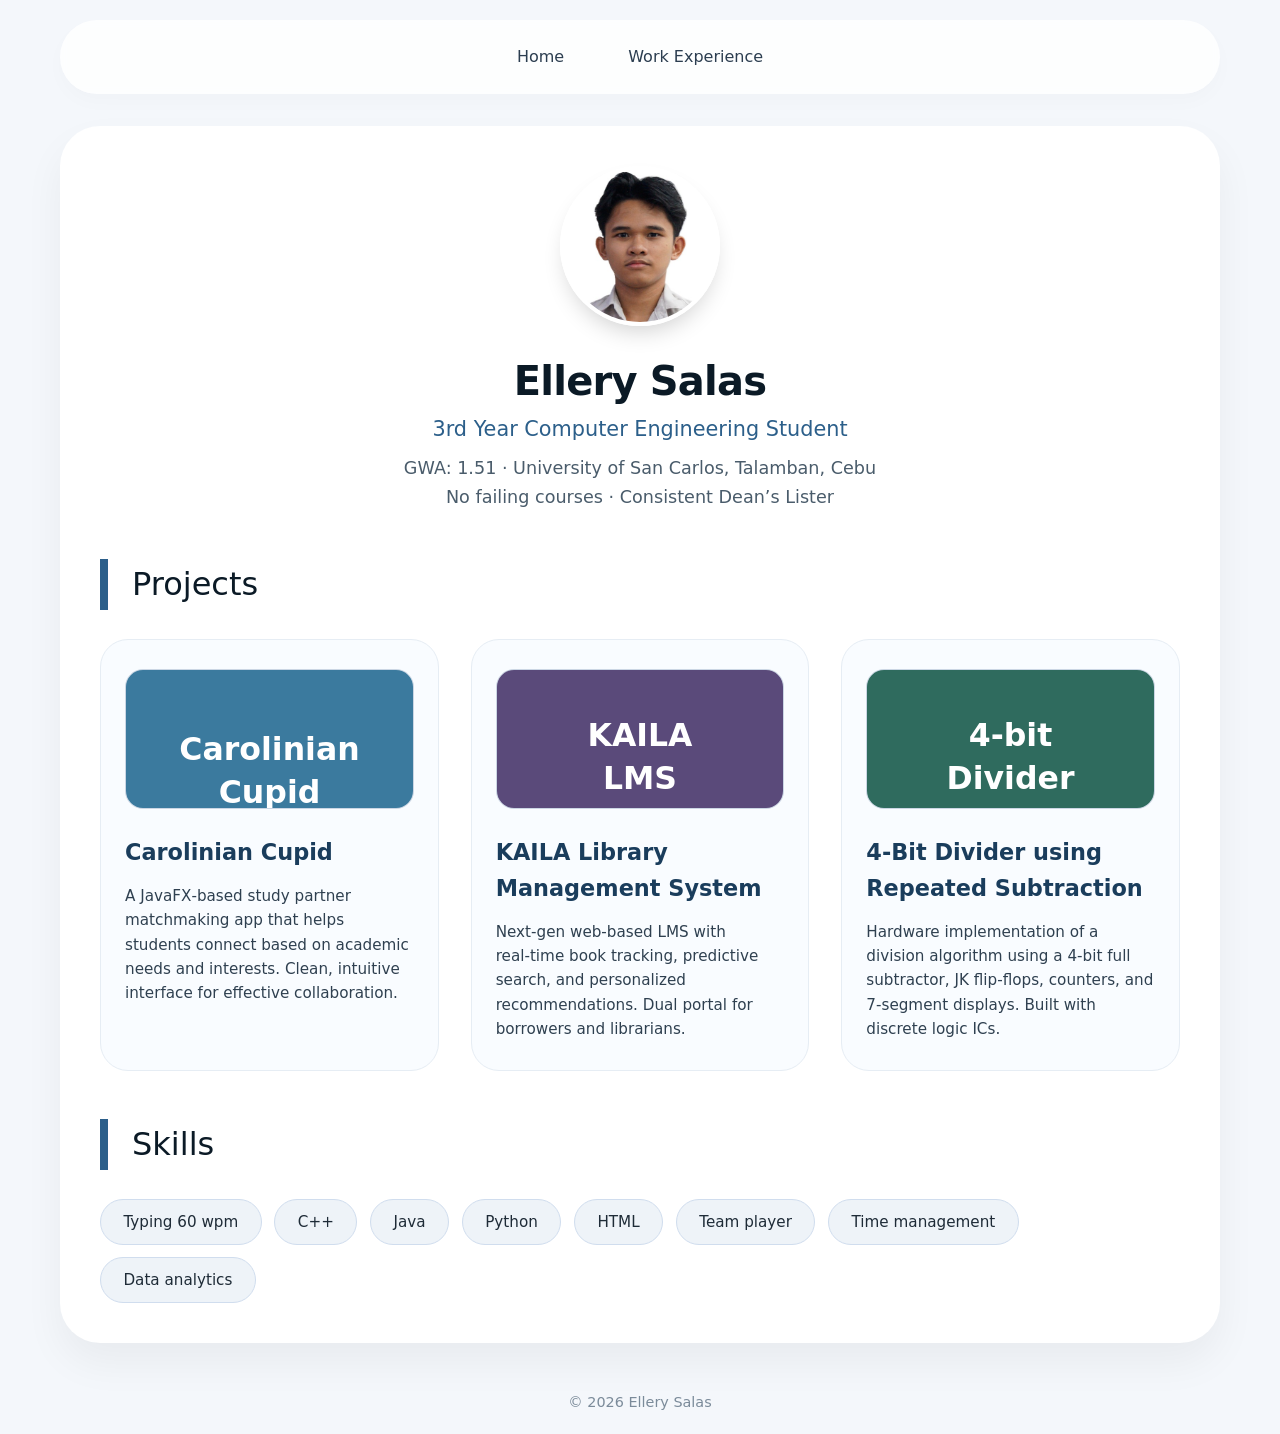
==== index.html @ 47f29de3 "Add files via upload" ====
<!DOCTYPE html>
<html lang="en">
<head>
    <meta charset="UTF-8">
    <meta name="viewport" content="width=device-width, initial-scale=1.0">
    <title>Ellery Salas - Resume</title>
    <link rel="stylesheet" href="style.css">
</head>
<body>
    <header>
        <nav>
            <a href="index.html">Home</a>
            <a href="experience.html">Work Experience</a>
        </nav>
    </header>

    <main>
        <div class="profile">
            <img src="profile.jpg" alt="Ellery Salas" class="profile-photo">
            <h1>Ellery Salas</h1>
            <p class="subtitle">3rd Year Computer Engineering Student</p>
            <p class="gwa">GWA: 1.51 · University of San Carlos, Talamban, Cebu</p>
            <p class="status">No failing courses · Consistent Dean’s Lister</p>
        </div>

        <section class="projects">
            <h2>Projects</h2>
            <div class="project-grid">
                <div class="project-card">
                    <img src="carolinian-cupid.svg" alt="Carolinian Cupid" class="project-img">
                    <h3>Carolinian Cupid</h3>
                    <p>A JavaFX‑based study partner matchmaking app that helps students connect based on academic needs and interests. Clean, intuitive interface for effective collaboration.</p>
                </div>
                <div class="project-card">
                    <img src="kaila-lms.svg" alt="KAILA Library Management System" class="project-img">
                    <h3>KAILA Library Management System</h3>
                    <p>Next‑gen web‑based LMS with real‑time book tracking, predictive search, and personalized recommendations. Dual portal for borrowers and librarians.</p>
                </div>
                <div class="project-card">
                    <img src="4bit-divider.svg" alt="4‑Bit Divider using Repeated Subtraction" class="project-img">
                    <h3>4‑Bit Divider using Repeated Subtraction</h3>
                    <p>Hardware implementation of a division algorithm using a 4‑bit full subtractor, JK flip‑flops, counters, and 7‑segment displays. Built with discrete logic ICs.</p>
                </div>
            </div>
        </section>

        <section class="skills">
            <h2>Skills</h2>
            <ul class="skills-list">
                <li>Typing 60 wpm</li>
                <li>C++</li>
                <li>Java</li>
                <li>Python</li>
                <li>HTML</li>
                <li>Team player</li>
                <li>Time management</li>
                <li>Data analytics</li>
            </ul>
        </section>
    </main>

    <footer>
        <p>&copy; 2026 Ellery Salas</p>
    </footer>
</body>
</html>
---- style.css ----
/* Global Styles */
* {
    margin: 0;
    padding: 0;
    box-sizing: border-box;
}

body {
    font-family: system-ui, -apple-system, 'Segoe UI', Roboto, 'Helvetica Neue', sans-serif;
    background: #f4f7fb;
    color: #1e2b37;
    line-height: 1.6;
    padding: 20px;
    max-width: 1200px;
    margin: 0 auto;
}

header {
    background: #ffffffcc;
    backdrop-filter: blur(5px);
    padding: 1rem 2rem;
    border-radius: 60px;
    margin-bottom: 2rem;
    box-shadow: 0 8px 20px rgba(0,0,0,0.02);
}

nav {
    display: flex;
    gap: 2rem;
    justify-content: center;
}

nav a {
    text-decoration: none;
    color: #2c3e50;
    font-weight: 500;
    padding: 0.5rem 1rem;
    border-radius: 30px;
    transition: background 0.2s, color 0.2s;
}

nav a:hover {
    background: #1e2b37;
    color: white;
}

main {
    background: white;
    border-radius: 40px;
    padding: 2.5rem;
    box-shadow: 0 20px 40px rgba(0,0,0,0.05);
}

/* Profile Section */
.profile {
    text-align: center;
    margin-bottom: 3rem;
}

.profile-photo {
    width: 160px;
    height: 160px;
    border-radius: 50%;
    object-fit: cover;
    border: 4px solid white;
    box-shadow: 0 12px 24px -8px rgba(0,0,0,0.2);
    margin-bottom: 1rem;
}

h1 {
    font-size: 2.5rem;
    font-weight: 600;
    letter-spacing: -0.02em;
    color: #0b1a26;
}

.subtitle {
    font-size: 1.3rem;
    color: #2c5f8a;
    font-weight: 400;
    margin-bottom: 0.5rem;
}

.gwa, .status {
    color: #4a5c6b;
    font-size: 1.1rem;
}

/* Projects Section */
.projects h2, .skills h2 {
    font-size: 2rem;
    font-weight: 500;
    margin-bottom: 1.8rem;
    border-left: 8px solid #2c5f8a;
    padding-left: 1.5rem;
    color: #0b1a26;
}

.project-grid {
    display: grid;
    grid-template-columns: repeat(auto-fit, minmax(280px, 1fr));
    gap: 2rem;
    margin-bottom: 3rem;
}

.project-card {
    background: #f9fcff;
    border-radius: 28px;
    padding: 1.8rem 1.5rem;
    transition: transform 0.2s, box-shadow 0.2s;
    border: 1px solid #e6edf4;
}

.project-card:hover {
    transform: translateY(-5px);
    box-shadow: 0 18px 30px -8px rgba(44,95,138,0.15);
}

.project-img {
    width: 100%;
    height: 140px;
    object-fit: cover;
    border-radius: 18px;
    background: #d9e2ec;
    margin-bottom: 1.2rem;
    border: 1px solid #cbd6e4;
}

.project-card h3 {
    font-size: 1.4rem;
    margin-bottom: 0.8rem;
    color: #1a3d5c;
}

.project-card p {
    color: #2f4050;
    font-size: 0.95rem;
}

/* Skills */
.skills-list {
    list-style: none;
    display: flex;
    flex-wrap: wrap;
    gap: 0.8rem;
    margin-top: 1.2rem;
}

.skills-list li {
    background: #eef3f8;
    padding: 0.6rem 1.4rem;
    border-radius: 40px;
    font-size: 0.95rem;
    font-weight: 500;
    color: #1e2b37;
    border: 1px solid #d0ddee;
}

/* Experience Page */
.experience-item {
    background: #f9fcff;
    border-radius: 28px;
    padding: 2rem;
    margin-bottom: 2rem;
    border: 1px solid #e6edf4;
}

.experience-item h3 {
    font-size: 1.6rem;
    color: #1a3d5c;
    margin-bottom: 0.25rem;
}

.company {
    font-weight: 600;
    color: #2c5f8a;
    font-size: 1.1rem;
}

.date {
    color: #5d707f;
    font-style: italic;
    margin-bottom: 1rem;
}

.experience-item ul {
    padding-left: 1.5rem;
    color: #2f4050;
}

.experience-item li {
    margin-bottom: 0.5rem;
}

/* Footer */
footer {
    text-align: center;
    margin-top: 3rem;
    color: #7b8b9a;
    font-size: 0.9rem;
}
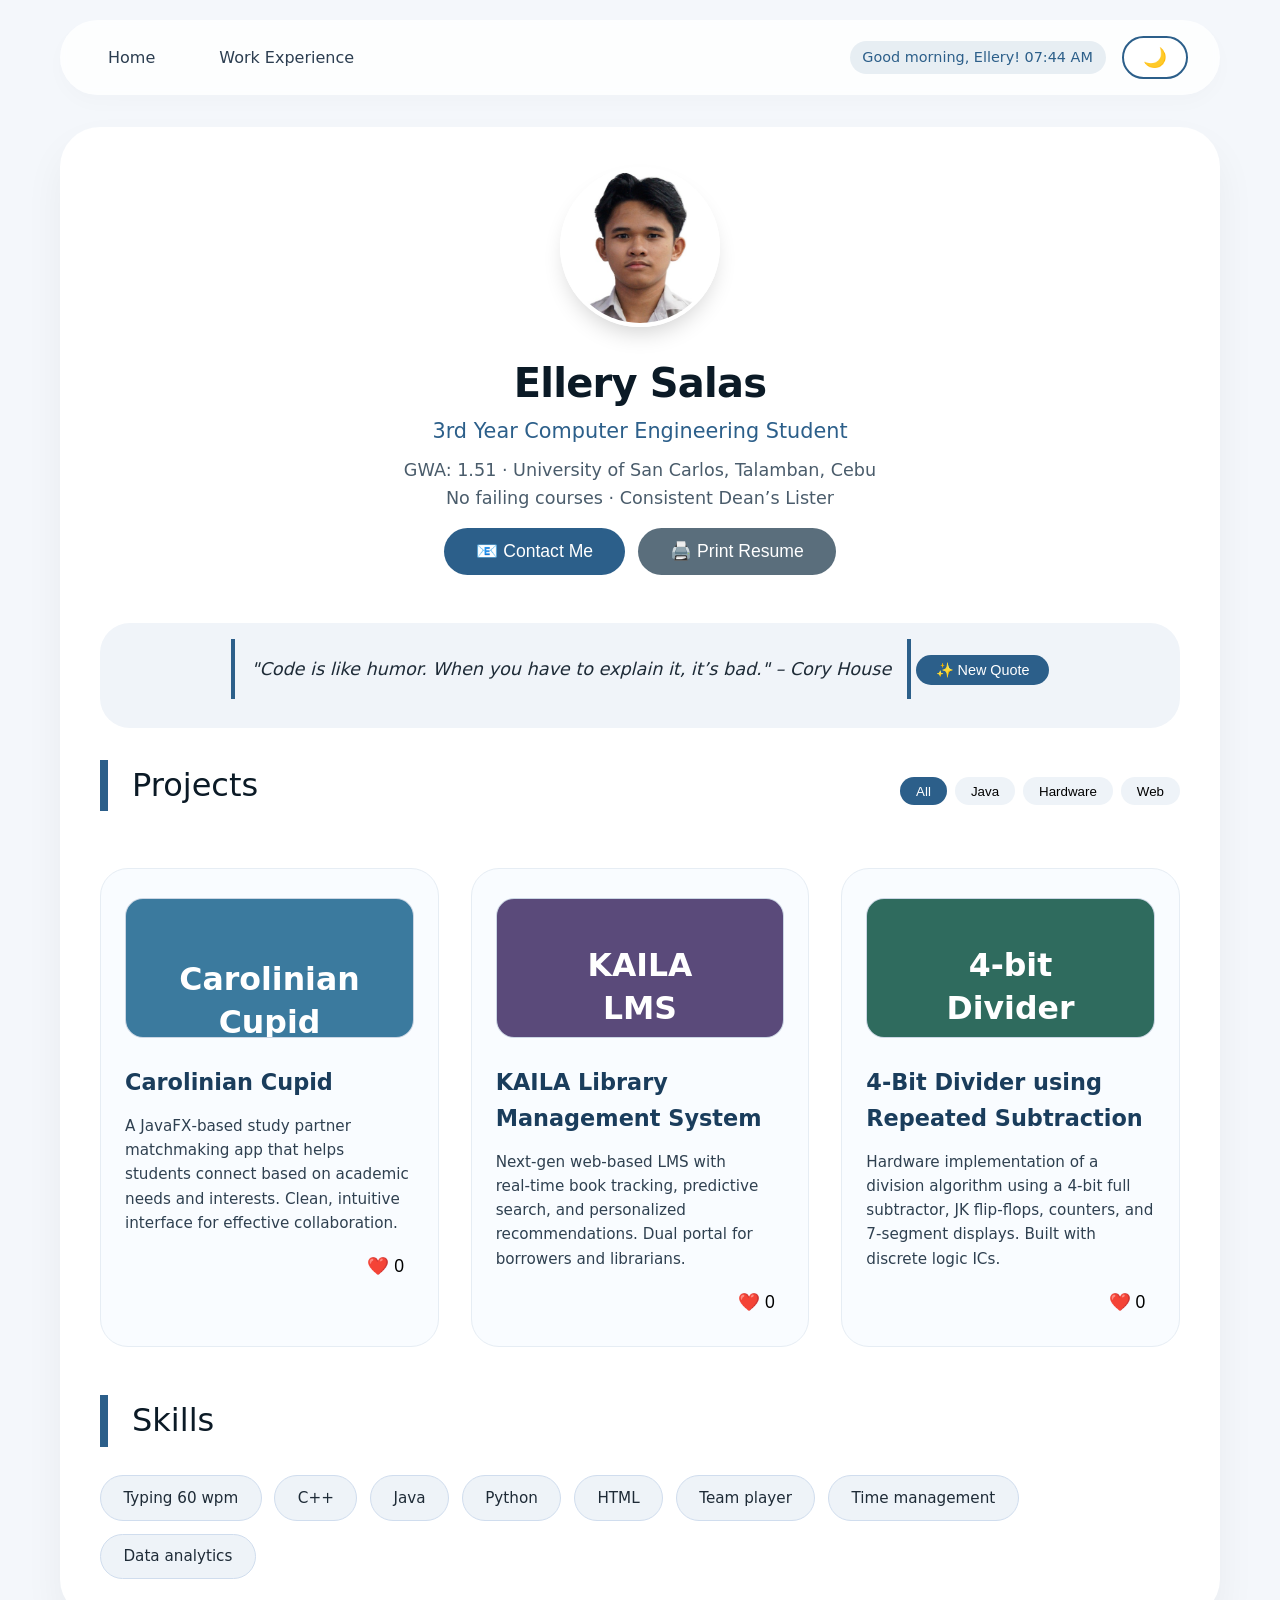
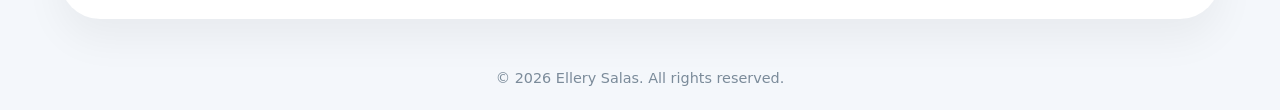
==== commit ba2bde5f: "Add files via upload" ====
--- a/index.html
+++ b/index.html
@@ -8,10 +8,16 @@
 </head>
 <body>
     <header>
-        <nav>
-            <a href="index.html">Home</a>
-            <a href="experience.html">Work Experience</a>
-        </nav>
+        <div class="header-controls">
+            <nav>
+                <a href="index.html">Home</a>
+                <a href="experience.html">Work Experience</a>
+            </nav>
+            <div class="header-right">
+                <div id="greeting" class="greeting"></div>
+                <button id="themeToggle" class="theme-btn" aria-label="Toggle dark mode">🌙</button>
+            </div>
+        </div>
     </header>
 
     <main>
@@ -21,46 +27,73 @@
             <p class="subtitle">3rd Year Computer Engineering Student</p>
             <p class="gwa">GWA: 1.51 · University of San Carlos, Talamban, Cebu</p>
             <p class="status">No failing courses · Consistent Dean’s Lister</p>
+            <button id="contactBtn" class="contact-btn">📧 Contact Me</button>
+            <button id="printResume" class="print-btn">🖨️ Print Resume</button>
+        </div>
+
+        <div class="quote-section">
+            <div id="quoteDisplay" class="quote-box">"Code is like humor. When you have to explain it, it’s bad." – Cory House</div>
+            <button id="newQuoteBtn" class="quote-btn">✨ New Quote</button>
         </div>
 
         <section class="projects">
-            <h2>Projects</h2>
-            <div class="project-grid">
-                <div class="project-card">
+            <div class="projects-header">
+                <h2>Projects</h2>
+                <div class="filter-buttons">
+                    <button class="filter-btn active" data-filter="all">All</button>
+                    <button class="filter-btn" data-filter="java">Java</button>
+                    <button class="filter-btn" data-filter="hardware">Hardware</button>
+                    <button class="filter-btn" data-filter="web">Web</button>
+                </div>
+            </div>
+            <div class="project-grid" id="projectGrid">
+                <div class="project-card" data-category="java">
                     <img src="carolinian-cupid.svg" alt="Carolinian Cupid" class="project-img">
                     <h3>Carolinian Cupid</h3>
                     <p>A JavaFX‑based study partner matchmaking app that helps students connect based on academic needs and interests. Clean, intuitive interface for effective collaboration.</p>
+                    <div class="project-actions">
+                        <button class="like-btn" data-project="carolinian">❤️ <span class="like-count">0</span></button>
+                    </div>
                 </div>
-                <div class="project-card">
+                <div class="project-card" data-category="web">
                     <img src="kaila-lms.svg" alt="KAILA Library Management System" class="project-img">
                     <h3>KAILA Library Management System</h3>
                     <p>Next‑gen web‑based LMS with real‑time book tracking, predictive search, and personalized recommendations. Dual portal for borrowers and librarians.</p>
+                    <div class="project-actions">
+                        <button class="like-btn" data-project="kaila">❤️ <span class="like-count">0</span></button>
+                    </div>
                 </div>
-                <div class="project-card">
+                <div class="project-card" data-category="hardware">
                     <img src="4bit-divider.svg" alt="4‑Bit Divider using Repeated Subtraction" class="project-img">
                     <h3>4‑Bit Divider using Repeated Subtraction</h3>
                     <p>Hardware implementation of a division algorithm using a 4‑bit full subtractor, JK flip‑flops, counters, and 7‑segment displays. Built with discrete logic ICs.</p>
+                    <div class="project-actions">
+                        <button class="like-btn" data-project="divider">❤️ <span class="like-count">0</span></button>
+                    </div>
                 </div>
             </div>
         </section>
 
         <section class="skills">
             <h2>Skills</h2>
-            <ul class="skills-list">
-                <li>Typing 60 wpm</li>
-                <li>C++</li>
-                <li>Java</li>
-                <li>Python</li>
-                <li>HTML</li>
-                <li>Team player</li>
-                <li>Time management</li>
-                <li>Data analytics</li>
+            <ul class="skills-list" id="skillsList">
+                <li data-proficiency="95%">Typing 60 wpm</li>
+                <li data-proficiency="90%">C++</li>
+                <li data-proficiency="85%">Java</li>
+                <li data-proficiency="80%">Python</li>
+                <li data-proficiency="75%">HTML</li>
+                <li data-proficiency="90%">Team player</li>
+                <li data-proficiency="88%">Time management</li>
+                <li data-proficiency="70%">Data analytics</li>
             </ul>
         </section>
     </main>
 
     <footer>
-        <p>&copy; 2026 Ellery Salas</p>
+        <p id="copyright"></p>
+        <button id="backToTop" class="back-to-top" title="Back to top">↑</button>
     </footer>
+
+    <script src="script.js"></script>
 </body>
 </html>
--- a/style.css
+++ b/style.css
@@ -13,8 +13,16 @@
     padding: 20px;
     max-width: 1200px;
     margin: 0 auto;
-}
-
+    transition: background-color 0.3s, color 0.3s;
+}
+
+/* Dark mode - applied to body */
+body.dark-mode {
+    background: #121212;
+    color: #e0e0e0;
+}
+
+/* Header */
 header {
     background: #ffffffcc;
     backdrop-filter: blur(5px);
@@ -22,12 +30,32 @@
     border-radius: 60px;
     margin-bottom: 2rem;
     box-shadow: 0 8px 20px rgba(0,0,0,0.02);
-}
-
+    transition: background 0.3s;
+}
+
+body.dark-mode header {
+    background: #2a2a2acc;
+}
+
+.header-controls {
+    display: flex;
+    align-items: center;
+    justify-content: space-between;
+    flex-wrap: wrap;
+    gap: 1rem;
+}
+
+.header-right {
+    display: flex;
+    align-items: center;
+    gap: 1rem;
+}
+
+/* Navigation */
 nav {
     display: flex;
     gap: 2rem;
-    justify-content: center;
+    flex-wrap: wrap;
 }
 
 nav a {
@@ -44,11 +72,63 @@
     color: white;
 }
 
+body.dark-mode nav a {
+    color: #ccc;
+}
+
+body.dark-mode nav a:hover {
+    background: #444;
+    color: white;
+}
+
+/* Theme Toggle Button */
+.theme-btn {
+    background: none;
+    border: 2px solid #2c5f8a;
+    border-radius: 40px;
+    padding: 0.5rem 1.2rem;
+    font-size: 1.2rem;
+    cursor: pointer;
+    transition: background 0.2s;
+    background: white;
+}
+
+.theme-btn:hover {
+    background: #e0e0e0;
+}
+
+body.dark-mode .theme-btn {
+    background: #333;
+    border-color: #777;
+    color: #ffd966;
+}
+
+/* Greeting */
+.greeting {
+    font-size: 0.9rem;
+    font-weight: 500;
+    background: rgba(44, 95, 138, 0.1);
+    padding: 0.3rem 0.8rem;
+    border-radius: 40px;
+    color: #2c5f8a;
+}
+
+body.dark-mode .greeting {
+    background: #2a2a2a;
+    color: #8ab3cf;
+}
+
+/* Main Content */
 main {
     background: white;
     border-radius: 40px;
     padding: 2.5rem;
     box-shadow: 0 20px 40px rgba(0,0,0,0.05);
+    transition: background 0.3s;
+}
+
+body.dark-mode main {
+    background: #1e1e1e;
 }
 
 /* Profile Section */
@@ -74,6 +154,10 @@
     color: #0b1a26;
 }
 
+body.dark-mode h1 {
+    color: #ffffff;
+}
+
 .subtitle {
     font-size: 1.3rem;
     color: #2c5f8a;
@@ -81,9 +165,99 @@
     margin-bottom: 0.5rem;
 }
 
+body.dark-mode .subtitle {
+    color: #8ab3cf;
+}
+
 .gwa, .status {
     color: #4a5c6b;
     font-size: 1.1rem;
+}
+
+body.dark-mode .gwa,
+body.dark-mode .status {
+    color: #aaa;
+}
+
+/* Contact and Print Buttons */
+.contact-btn, .print-btn {
+    margin-top: 1rem;
+    background: #2c5f8a;
+    color: white;
+    border: none;
+    padding: 0.8rem 2rem;
+    border-radius: 40px;
+    font-size: 1.1rem;
+    cursor: pointer;
+    transition: background 0.2s;
+}
+
+.print-btn {
+    background: #5a6e7c;
+    margin-left: 0.5rem;
+}
+
+.contact-btn:hover {
+    background: #1a3d5c;
+}
+
+.print-btn:hover {
+    background: #3a4a58;
+}
+
+body.dark-mode .contact-btn {
+    background: #3a6e9e;
+}
+
+body.dark-mode .print-btn {
+    background: #4a5a66;
+}
+
+/* Quote Section */
+.quote-section {
+    text-align: center;
+    margin: 2rem 0;
+    padding: 1rem;
+    background: #f0f4f9;
+    border-radius: 30px;
+}
+
+body.dark-mode .quote-section {
+    background: #2a2a2a;
+}
+
+.quote-box {
+    font-size: 1.1rem;
+    font-style: italic;
+    padding: 1rem;
+    border-left: 4px solid #2c5f8a;
+    border-right: 4px solid #2c5f8a;
+    display: inline-block;
+    max-width: 80%;
+    margin-bottom: 0.8rem;
+}
+
+body.dark-mode .quote-box {
+    border-left-color: #8ab3cf;
+    border-right-color: #8ab3cf;
+}
+
+.quote-btn {
+    background: #2c5f8a;
+    color: white;
+    border: none;
+    padding: 0.4rem 1.2rem;
+    border-radius: 30px;
+    cursor: pointer;
+    font-size: 0.9rem;
+}
+
+.quote-btn:hover {
+    background: #1a3d5c;
+}
+
+body.dark-mode .quote-btn {
+    background: #3a6e9e;
 }
 
 /* Projects Section */
@@ -96,6 +270,50 @@
     color: #0b1a26;
 }
 
+body.dark-mode .projects h2,
+body.dark-mode .skills h2 {
+    color: #eee;
+    border-left-color: #8ab3cf;
+}
+
+.projects-header {
+    display: flex;
+    justify-content: space-between;
+    align-items: baseline;
+    flex-wrap: wrap;
+    margin-bottom: 1.8rem;
+}
+
+.filter-buttons {
+    display: flex;
+    gap: 0.5rem;
+}
+
+.filter-btn {
+    background: #eef3f8;
+    border: none;
+    padding: 0.4rem 1rem;
+    border-radius: 30px;
+    cursor: pointer;
+    font-weight: 500;
+    transition: all 0.2s;
+}
+
+.filter-btn.active {
+    background: #2c5f8a;
+    color: white;
+}
+
+body.dark-mode .filter-btn {
+    background: #3a3a3a;
+    color: #ccc;
+}
+
+body.dark-mode .filter-btn.active {
+    background: #3a6e9e;
+    color: white;
+}
+
 .project-grid {
     display: grid;
     grid-template-columns: repeat(auto-fit, minmax(280px, 1fr));
@@ -114,6 +332,11 @@
 .project-card:hover {
     transform: translateY(-5px);
     box-shadow: 0 18px 30px -8px rgba(44,95,138,0.15);
+}
+
+body.dark-mode .project-card {
+    background: #2a2a2a;
+    border-color: #444;
 }
 
 .project-img {
@@ -126,15 +349,51 @@
     border: 1px solid #cbd6e4;
 }
 
+body.dark-mode .project-img {
+    background: #3a3a3a;
+    border-color: #555;
+}
+
 .project-card h3 {
     font-size: 1.4rem;
     margin-bottom: 0.8rem;
     color: #1a3d5c;
 }
 
+body.dark-mode .project-card h3 {
+    color: #c9e1f2;
+}
+
 .project-card p {
     color: #2f4050;
     font-size: 0.95rem;
+}
+
+body.dark-mode .project-card p {
+    color: #ccc;
+}
+
+.project-actions {
+    margin-top: 1rem;
+    text-align: right;
+}
+
+.like-btn {
+    background: none;
+    border: none;
+    font-size: 1.1rem;
+    cursor: pointer;
+    padding: 0.3rem 0.6rem;
+    border-radius: 20px;
+    transition: background 0.2s;
+}
+
+.like-btn:hover {
+    background: rgba(0,0,0,0.05);
+}
+
+body.dark-mode .like-btn:hover {
+    background: rgba(255,255,255,0.1);
 }
 
 /* Skills */
@@ -154,6 +413,18 @@
     font-weight: 500;
     color: #1e2b37;
     border: 1px solid #d0ddee;
+    cursor: pointer;
+    transition: transform 0.1s;
+}
+
+.skills-list li:active {
+    transform: scale(0.98);
+}
+
+body.dark-mode .skills-list li {
+    background: #3a3a3a;
+    border-color: #555;
+    color: #ddd;
 }
 
 /* Experience Page */
@@ -165,31 +436,75 @@
     border: 1px solid #e6edf4;
 }
 
+body.dark-mode .experience-item {
+    background: #2a2a2a;
+    border-color: #444;
+}
+
+.exp-header {
+    display: flex;
+    justify-content: space-between;
+    align-items: center;
+    flex-wrap: wrap;
+}
+
 .experience-item h3 {
     font-size: 1.6rem;
     color: #1a3d5c;
     margin-bottom: 0.25rem;
 }
 
+body.dark-mode .experience-item h3 {
+    color: #c9e1f2;
+}
+
 .company {
     font-weight: 600;
     color: #2c5f8a;
     font-size: 1.1rem;
 }
 
+body.dark-mode .company {
+    color: #8ab3cf;
+}
+
 .date {
     color: #5d707f;
     font-style: italic;
     margin-bottom: 1rem;
 }
 
-.experience-item ul {
-    padding-left: 1.5rem;
-    color: #2f4050;
-}
-
-.experience-item li {
-    margin-bottom: 0.5rem;
+body.dark-mode .date {
+    color: #aaa;
+}
+
+.exp-details {
+    overflow: hidden;
+    transition: max-height 0.3s ease-out;
+    max-height: 500px;
+}
+
+.exp-details.collapsed {
+    max-height: 0;
+    visibility: hidden;
+}
+
+.expand-btn {
+    background: none;
+    border: none;
+    font-size: 1.4rem;
+    cursor: pointer;
+    padding: 0.2rem 0.5rem;
+    border-radius: 50%;
+    transition: background 0.2s;
+}
+
+.expand-btn:hover {
+    background: #e0e0e0;
+}
+
+body.dark-mode .expand-btn:hover {
+    background: #444;
 }
 
 /* Footer */
@@ -198,4 +513,35 @@
     margin-top: 3rem;
     color: #7b8b9a;
     font-size: 0.9rem;
+    position: relative;
+}
+
+body.dark-mode footer {
+    color: #888;
+}
+
+.back-to-top {
+    position: fixed;
+    bottom: 2rem;
+    right: 2rem;
+    background: #2c5f8a;
+    color: white;
+    border: none;
+    width: 50px;
+    height: 50px;
+    border-radius: 50%;
+    font-size: 1.5rem;
+    cursor: pointer;
+    display: none;
+    box-shadow: 0 4px 10px rgba(0,0,0,0.2);
+    transition: background 0.2s;
+    z-index: 100;
+}
+
+.back-to-top:hover {
+    background: #1a3d5c;
+}
+
+body.dark-mode .back-to-top {
+    background: #3a6e9e;
 }
